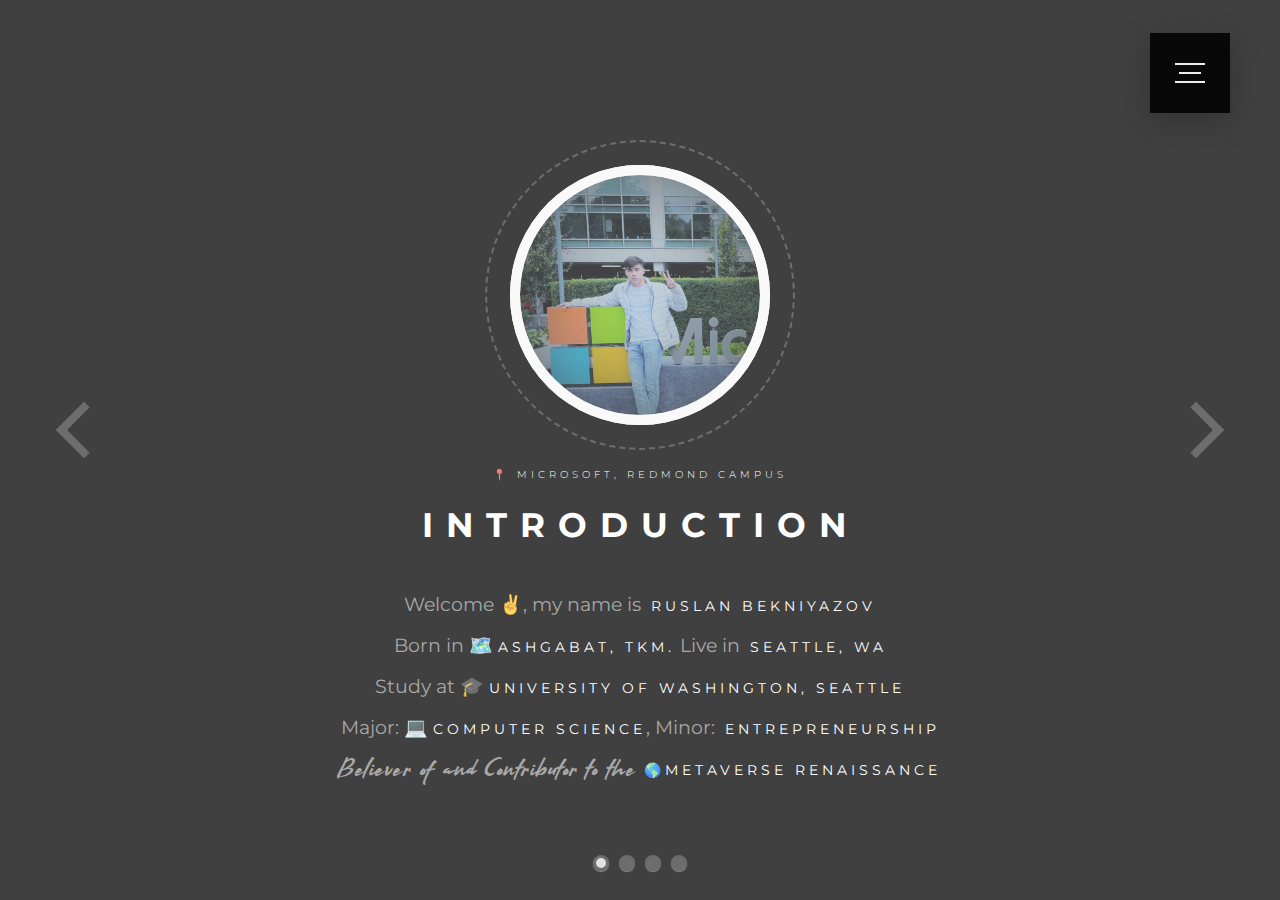
==== index.html @ 7c7484e8 "Update index.html" ====
<!DOCTYPE html>
<html>
  <head>
    <meta charset="UTF-8" />
    <meta http-equiv="X-UA-Compatible" content="IE=edge,chrome=1">
    <meta name="viewport" content="width=device-width, initial-scale=1.0">
    <meta name="description" content="Ruslan Bekniyazov, Software Engineer and developer based in Seattle. " />
    <meta name="keywords" content="Ruslan Bekniyazov, Ruslan, Bekniyazov, Software Engineer, Seattle, University of Washington, Metaverse, Metaverse Renaissance" />


    <meta property="og:title" content="Ruslan Bekniyazov, Software Engineer and Developer based in Seattle.">
    <meta property="og:type" content="profile">
    <meta property="og:description" content="My life, experiences and projects.">
    <meta property="og:image" content="src/images/Projects/rb.JPG">
    <meta property="og:image:type" content="image/jpeg">
    <meta property="og:image:width" content="1200">
    <meta property="og:image:height" content="740">
    <meta property="og:url" content="ruslanbekniyazov.com">

    <link rel="stylesheet" type="text/css" href="src/css/demo.css" />
    <link rel="stylesheet" type="text/css" href="src/css/style.css" />
    <link rel="stylesheet" type="text/css" href="src/css/custom.css" />
    <link rel="stylesheet" type="text/css" href="src/css/index.css">
    <link rel="icon" href="src/images/Me/rb4.png">
    <script type="text/javascript" src="src/js/modernizr.custom.79639.js"></script>
    <noscript>
      <link rel="stylesheet" type="text/css" href="src/css/styleNoJS.css" />
    </noscript>
    <title>Ruslan Bekniyazov</title>
  </head>
  <body>
    <!-- The navbar -->
    <div id="navbar">
      <input class="menu-icon" type="checkbox" id="menu-icon" name="menu-icon"/>
      <label for="menu-icon"></label>
      <nav class="nav">
        <ul class="pt-5">
          <li class="menuListItem"><a href="xp.html">XP</a></li>
          <li class="menuListItem"><a href="projects.html">PROJECTS</a></li>
          <li class="menuListItem"><a target="_blank" href="https://www.canva.com/design/DAE35KuJEpw/0s_zuq88y1Cmf-UZ-S3BhA/view?utm_content=DAE35KuJEpw&utm_campaign=designshare&utm_medium=link2&utm_source=sharebutton">Resume</a></li>
          <li class="menuListItem"><a href="lyfe.html">#LYFE</a></li>
          <div class="footer-social-icons">
            <a href="https://www.linkedin.com/in/ruslan-bekniyazov/" target="_blank" class="social-icon">
              <i class="fa fa-linkedin"></i></a>
            <a href="https://github.com/ruslanbekniyazov" target="_blank" class="social-icon">
              <i class="fa fa-github"></i></a>
            <a href="https://www.instagram.com/shkeeper_/" target="_blank" class="social-icon">
              <i class="fa fa-instagram"></i></a>
            <a href="https://mail.google.com/mail/?view=cm&source=mailto&to=rus.bekniyazov@gmail.com" target="_blank" class="social-icon"> <i class="fa fa-envelope"></i></a>
          </div>
        </ul>
      </nav>
    </div>

    <!-- Introduction RUSLAN BEKNIYAZOV
    <div class="background background0"></div><div class="background background1"></div><div class="background background2"></div><div class="background background3"></div><div class="background background4"></div><div class="background background5"></div><div class="background background6"></div><div class="background background7"></div><div class="background background8"></div><div class="background background9"></div><div class="background background10"></div><div class="criterion"><div class="text text0">R</div><div class="text text1">u s</div><div class="text text2">l a</div><div class="text text3">n</div><div class="text text4">B</div><div class="text text5">e k</div><div class="text text6">n i</div><div class="text text7">y a</div><div class="text text8">z o</div><div class="text text9">v</div><div class="text text10">✌️</div><div class="frame frame0"></div><div class="frame frame1"></div><div class="frame frame2"></div><div class="frame frame3"></div><div class="frame frame4"></div><div class="frame frame5"></div><div class="frame frame6"></div><div class="frame frame7"></div><div class="frame frame8"></div><div class="frame frame9"></div><div class="frame frame10"></div><div class="particle particle00"></div><div class="particle particle01"></div><div class="particle particle02"></div><div class="particle particle03"></div><div class="particle particle04"></div><div class="particle particle05"></div><div class="particle particle06"></div><div class="particle particle07"></div><div class="particle particle08"></div><div class="particle particle09"></div><div class="particle particle010"></div><div class="particle particle011"></div><div class="particle particle10"></div><div class="particle particle11"></div><div class="particle particle12"></div><div class="particle particle13"></div><div class="particle particle14"></div><div class="particle particle15"></div><div class="particle particle16"></div><div class="particle particle17"></div><div class="particle particle18"></div><div class="particle particle19"></div><div class="particle particle110"></div><div class="particle particle111"></div><div class="particle particle20"></div><div class="particle particle21"></div><div class="particle particle22"></div><div class="particle particle23"></div><div class="particle particle24"></div><div class="particle particle25"></div><div class="particle particle26"></div><div class="particle particle27"></div><div class="particle particle28"></div><div class="particle particle29"></div><div class="particle particle210"></div><div class="particle particle211"></div><div class="particle particle30"></div><div class="particle particle31"></div><div class="particle particle32"></div><div class="particle particle33"></div><div class="particle particle34"></div><div class="particle particle35"></div><div class="particle particle36"></div><div class="particle particle37"></div><div class="particle particle38"></div><div class="particle particle39"></div><div class="particle particle310"></div><div class="particle particle311"></div><div class="particle particle40"></div><div class="particle particle41"></div><div class="particle particle42"></div><div class="particle particle43"></div><div class="particle particle44"></div><div class="particle particle45"></div><div class="particle particle46"></div><div class="particle particle47"></div><div class="particle particle48"></div><div class="particle particle49"></div><div class="particle particle410"></div><div class="particle particle411"></div><div class="particle particle50"></div><div class="particle particle51"></div><div class="particle particle52"></div><div class="particle particle53"></div><div class="particle particle54"></div><div class="particle particle55"></div><div class="particle particle56"></div><div class="particle particle57"></div><div class="particle particle58"></div><div class="particle particle59"></div><div class="particle particle510"></div><div class="particle particle511"></div><div class="particle particle60"></div><div class="particle particle61"></div><div class="particle particle62"></div><div class="particle particle63"></div><div class="particle particle64"></div><div class="particle particle65"></div><div class="particle particle66"></div><div class="particle particle67"></div><div class="particle particle68"></div><div class="particle particle69"></div><div class="particle particle610"></div><div class="particle particle611"></div><div class="particle particle70"></div><div class="particle particle71"></div><div class="particle particle72"></div><div class="particle particle73"></div><div class="particle particle74"></div><div class="particle particle75"></div><div class="particle particle76"></div><div class="particle particle77"></div><div class="particle particle78"></div><div class="particle particle79"></div><div class="particle particle710"></div><div class="particle particle711"></div><div class="particle particle80"></div><div class="particle particle81"></div><div class="particle particle82"></div><div class="particle particle83"></div><div class="particle particle84"></div><div class="particle particle85"></div><div class="particle particle86"></div><div class="particle particle87"></div><div class="particle particle88"></div><div class="particle particle89"></div><div class="particle particle810"></div><div class="particle particle811"></div><div class="particle particle90"></div><div class="particle particle91"></div><div class="particle particle92"></div><div class="particle particle93"></div><div class="particle particle94"></div><div class="particle particle95"></div><div class="particle particle96"></div><div class="particle particle97"></div><div class="particle particle98"></div><div class="particle particle99"></div><div class="particle particle910"></div><div class="particle particle911"></div><div class="particle particle100"></div><div class="particle particle101"></div><div class="particle particle102"></div><div class="particle particle103"></div><div class="particle particle104"></div><div class="particle particle105"></div><div class="particle particle106"></div><div class="particle particle107"></div><div class="particle particle108"></div><div class="particle particle109"></div><div class="particle particle1010"></div><div class="particle particle1011"></div></div>
    -->
    <!-- The slideshow -->
    <div id="slideshow">
      <div class="container demo-1">

        <div id="slider" class="sl-slider-wrapper">

          <div class="sl-slider">

            <div class="sl-slide bg-2" data-orientation="horizontal" data-slice1-rotation="-25"
              data-slice2-rotation="-25" data-slice1-scale="2" data-slice2-scale="2">
              <div class="sl-slide-inner">
                <div class="deco" data-icon="">
                  <div id="slideshowMyself"></div>
                  <div class="locationContainer"><p id="location"></p></div>
                </div>
                <h2>Introduction</h2>

                <div class="slideContainer">
                  <div class="slideContainerMobile">
                    <p class="textPadding">Welcome ✌️, I'm &nbsp;<span class="highlight">Ruslan Bekniyazov</span> </p>
                    <p class="textPadding">Born: 🗺️ <span class="highlight">Ashgabat,</span>
                      Live in:&nbsp; <span class="highlight">Seattle, WA</span> </p>
                    <p class="textPadding">Studying at 🎓&nbsp;<span class="highlight">Univesrity of Washington</span></p>
                    <p class="textPadding">&nbsp;<span class="highlight">Computer Science</span> |
                      &nbsp; <span class="highlight">Entrepreneurship</span> </p>
                    <p class="textPadding"><span class="italic">Contributor to the </span><span class="highlight">🌎Metaverse Renaissance</span> </p>
                  </div>
                  <div class="slideContainerDesktop">
                    <p class="textPadding">Welcome ✌️, my name is &nbsp;<span class="highlight">Ruslan Bekniyazov</span> </p>
                    <p class="textPadding">Born in 🗺️ <span class="highlight">Ashgabat, TKM.</span>
                      Live in&nbsp; <span class="highlight">Seattle, WA</span> </p>
                    <p class="textPadding">Study at 🎓&nbsp;<span class="highlight">University of Washington, Seattle</span></p>
                    <p class="textPadding">Major: 💻&nbsp;<span class="highlight">Computer Science</span>,
                      Minor:&nbsp; <span class="highlight">Entrepreneurship</span> </p>
                    <p class="textPadding"><span class="italic">Believer of and Contributor to the </span><span class="highlight">🌎Metaverse Renaissance</span> </p>
                  </div>

              </div>
              </div>
            </div>

            <div class="sl-slide bg-1" data-orientation="vertical" data-slice1-rotation="10" data-slice2-rotation="-15" data-slice1-scale="1.5" data-slice2-scale="1.5">
              <div class="sl-slide-inner">
                <a href="xp.html"><div class="deco" data-icon="Past"> </div></a>
                <h2>Experience</h2>
                <div class="slideContainer">
                  <p class="textPadding">
                    I am an engineer, Computer Scientist, and an entrepreneur
                  </p>
                  <p class="textPadding">
                    Specialize in Software, Web, VR and Game development
                  </p>
                  <p class="textPadding">
                    Experience with all 3 stacks in a variety of projects
                  </p>
                  <p class="textPadding extraPaddingTop">
                    <span class="highlightDark">- click above to read more -</span>
                  </p>
                </div>
              </div>
            </div>

            <div class="sl-slide bg-2" data-orientation="vertical" data-slice1-rotation="-5" data-slice2-rotation="25"
            data-slice1-scale="2" data-slice2-scale="1">
              <div class="sl-slide-inner">
                <a href="projects.html"><div class="deco" data-icon="Fav"></div></a>
                <h2>Projects</h2>

                <div class="slideContainer">
                  <p class="textPadding">
                    I make software 💻
                  </p>
                  <p class="textPadding">
                    I make games 🎮
                  </p>
                  <p class="textPadding">
                    I make apps 📱
                  </p>
                  <p class="textPadding">
                    I make art 🎨
                  </p>
                  <p class="textPadding extraPaddingTop">
                    <span class="highlight">- click above to read more -</span>
                  </p>
                </div>
              </div>
            </div>

            <div class="sl-slide bg-1" data-orientation="horizontal" data-slice1-rotation="-5" data-slice2-rotation="10" data-slice1-scale="2" data-slice2-scale="1">
              <div class="sl-slide-inner">
                <a href="lyfe.html"><div class="deco" data-icon="My"></div></a>
                <h2>Lyfe</h2>

                <div class="slideContainer">
                  <div class="slideContainerMobile">
                    <p class="textPadding">
                      Speaker of English, Russian, Turkmen, and Ukrainian
                    </p>
                    <p class="textPadding">
                      Fan of a variety of music and a Piano enthusiast
                    </p>
                    <p class="textPadding">
                      Travel, keep an open mind and open heart
                    </p>
                    <p class="textPadding">
                      I love soccer, and I love Barcelona 💙❤️
                    </p>
                    <p class="textPadding extraPaddingTop">
                      <span class="highlightDark">- click above to read more -</span>
                    </p>
                  </div>
                  <div class="slideContainerDesktop">
                    <p class="textPadding">
                      Native speaker of English, Russian. Proficient in Turkmen, Ukrainian
                    </p>
                    <p class="textPadding">
                      Fan of a variety of music and a Piano keys enthusiast
                    </p>
                    <p class="textPadding">
                      Travel, keep an open mind and open heart
                    </p>
                    <p class="textPadding">
                      I love soccer, and I love Barcelona 💙❤️
                    </p>
                    <p class="textPadding extraPaddingTop">
                      <span class="highlightDark">- click above to read more -</span>
                    </p>
                  </div>
                </div>
              </div>
            </div>

          </div><!-- /sl-slider -->

          <nav id="nav-arrows" class="nav-arrows">
            <span class="nav-arrow-prev">Previous</span>
            <span class="nav-arrow-next">Next</span>
          </nav>

          <nav id="nav-dots" class="nav-dots">
            <span class="nav-dot-current"></span>
            <span></span>
            <span></span>
            <span></span>
          </nav>

        </div><!-- /slider-wrapper -->
      </div>


    </div>




    <script type="text/javascript" src="src/js/jquery.min.js"></script>
    <script type="text/javascript" src="src/js/jquery.ba-cond.min.js"></script>
    <script type="text/javascript" src="src/js/jquery.slitslider.js"></script>
    <script type="text/javascript">
      setTimeout(function() {

        var Page = (function() {

          var images = ["Microsoft.jpg", "pv.JPG", "startupathon1.jpg", "outdoors1.jpg", "startupathon2.JPG",
          "horse.JPG", "awardceremony.jpg"];
          var captions = ["📍 Microsoft, Redmond campus", "📍 Puerto Vallarta, Mexico", "🚀 Startup-a-thon Kick-off, 2021", "📍 Gas Works Park, Seattle",
          "🏆 Startup-a-thon Finale, 2021", "🐎 Alexander the Great, Jr.", "🥇 Awards Ceremony, Shoreline"];
          $(function () {
              var i = 0;
              $("#slideshowMyself").css("background-image", "url(src/images/Me/" + images[i] + ")");
              $("#location").text(captions[i]);
              setInterval(function () {
                  i++;
                  if (i == images.length) {
                      i = 0;
                  }
                  $("#slideshowMyself").fadeOut(2000, function () {
                    $(this).css("background-image", "url(src/images/Me/" + images[i] + ")");
                    $(this).fadeIn(2000);
                  });
                  $("#location").fadeOut(2000, function () {
                    $("#location").text(captions[i]);
                    $(this).fadeIn(2000);
                  });
              }, 5900);
          });

          var $navArrows = $( '#nav-arrows' ),
            $nav = $( '#nav-dots > span' ),
            slitslider = $( '#slider' ).slitslider( {
              onBeforeChange : function( slide, pos ) {

                $nav.removeClass( 'nav-dot-current' );
                $nav.eq( pos ).addClass( 'nav-dot-current' );

              }
            } ),

            init = function() {

              initEvents();

            },
            initEvents = function() {

              // add navigation events
              $navArrows.children( ':last' ).on( 'click', function() {

                slitslider.next();
                return false;

              } );

              $navArrows.children( ':first' ).on( 'click', function() {

                slitslider.previous();
                return false;

              } );

              $nav.each( function( i ) {

                $( this ).on( 'click', function( event ) {

                  var $dot = $( this );

                  if( !slitslider.isActive() ) {

                    $nav.removeClass( 'nav-dot-current' );
                    $dot.addClass( 'nav-dot-current' );

                  }

                  slitslider.jump( i + 1 );
                  return false;

                } );

              } );

            };
            $('#slideshow').fadeTo(1000, 1);
            return { init : init };

        })();

        Page.init();
      }, 0);
    </script>
  </body>
</html>
---- src/css/demo.css ----
/* General Demo Style */


html { height: 100%; }

*,
*:after,
*:before {
	-webkit-box-sizing: border-box;
	-moz-box-sizing: border-box;
	box-sizing: border-box;
	padding: 0;
	margin: 0;
}

/* Clearfix hack by Nicolas Gallagher: http://nicolasgallagher.com/micro-clearfix-hack/ */
.clearfix:after {
	content: "";
	display: table;
	clear: both;
}

body {
    font-family: 'Montserrat', sans-serif;
    background: #fff;
    font-weight: 300;
    font-size: 15px;
    color: #333;
    -webkit-font-smoothing: antialiased;
}

a {
	color: #555;
	text-decoration: none;
}

.container {
	width: 100%;
	position: relative;
}

.container.demo-1 {
	height: 100%;
	position: absolute;
}

.clr {
	clear: both;
	padding: 0;
	height: 0;
	margin: 0;
}

.main {
	width: 90%;
	margin: 0 auto;
	position: relative;
}

.container > header,
.content-wrapper {
	padding: 30px;
	width: 80%;
	max-width: 960px;
	margin: 0 auto;
}

.content-wrapper p{
	padding-top: 30px;
	line-height: 26px;
}

.container > header h1 {
	font-size: 34px;
	line-height: 38px;
	margin: 0;
	font-weight: 700;
	color: #333;
	float: left;
}

.container > header h1 span {
	display: block;
	font-size: 20px;
	font-weight: 300;
}
---- src/css/style.css ----
#slideshow {
  opacity: 0;
}

.sl-slider-wrapper {
	width: 800px;
	height: 400px;
	margin: 0 auto;
	position: relative;
	overflow: hidden;
}

.sl-slider {
	position: absolute;
	top: 0;
	left: 0;
}

/* Slide wrapper and slides */

.sl-slide,
.sl-slides-wrapper,
.sl-slide-inner {
	position: absolute;
	width: 100%;
	height: 100%;
	top: 0;
	left: 0;
}

.sl-slide {
	z-index: 1;
}

/* The duplicate parts/slices */

.sl-content-slice {
	overflow: hidden;
	position: absolute;
	-webkit-box-sizing: content-box;
	-moz-box-sizing: content-box;
	box-sizing: content-box;
	background: #fff;
	-webkit-backface-visibility: hidden;
	-moz-backface-visibility: hidden;
	-o-backface-visibility: hidden;
	-ms-backface-visibility: hidden;
	backface-visibility: hidden;
	opacity : 1;
}

/* Horizontal slice */

.sl-slide-horizontal .sl-content-slice {
	width: 100%;
	height: 50%;
	left: -200px;
	-webkit-transform: translateY(0%) scale(1);
	-moz-transform: translateY(0%) scale(1);
	-o-transform: translateY(0%) scale(1);
	-ms-transform: translateY(0%) scale(1);
	transform: translateY(0%) scale(1);
}

.sl-slide-horizontal .sl-content-slice:first-child {
	top: -200px;
	padding: 200px 200px 0px 200px;
}

.sl-slide-horizontal .sl-content-slice:nth-of-type(2) {
	top: 50%;
	padding: 0px 200px 200px 200px;
}

/* Vertical slice */

.sl-slide-vertical .sl-content-slice {
	width: 50%;
	height: 100%;
	top: -200px;
	-webkit-transform: translateX(0%) scale(1);
	-moz-transform: translateX(0%) scale(1);
	-o-transform: translateX(0%) scale(1);
	-ms-transform: translateX(0%) scale(1);
	transform: translateX(0%) scale(1);
}

.sl-slide-vertical .sl-content-slice:first-child {
	left: -200px;
	padding: 200px 0px 200px 200px;
}

.sl-slide-vertical .sl-content-slice:nth-of-type(2) {
	left: 50%;
	padding: 200px 200px 200px 0px;
}

/* Content wrapper */
/* Width and height is set dynamically */
.sl-content-wrapper {
	position: absolute;
}

.sl-content {
	width: 100%;
	height: 100%;
	background: #fff;
}

/* Default styles for background colors */
.sl-slide-horizontal .sl-slide-inner {
	background: #ddd;
}

.sl-slide-vertical .sl-slide-inner {
	background: #ccc;
}
---- src/css/custom.css ----
.demo-1 .sl-slider-wrapper {
	position: absolute;
	width: 100%;
	height: 100%;
	top: 0;
	left: 0;
}

/* Custom navigation arrows */

.nav-arrows span {
	position: absolute;
	z-index: 4;
	top: 50%;
	width: 40px;
	height: 40px;
	border: 8px solid #ddd;
	border: 8px solid rgba(150,150,150,0.4);
	text-indent: -90000px;
	margin-top: -40px;
	cursor: pointer;

	-webkit-transform: rotate(45deg);
	-moz-transform: rotate(45deg);
	-o-transform: rotate(45deg);
	-ms-transform: rotate(45deg);
	transform: rotate(45deg);
}

.nav-arrows span:hover {
	border-color: rgba(150,150,150,0.9);
}

.nav-arrows span.nav-arrow-prev {
	left: 5%;
	border-right: none;
	border-top: none;
}

.nav-arrows span.nav-arrow-next {
	right: 5%;
	border-left: none;
	border-bottom: none;
}

/* Custom navigation dots */

.nav-dots {
	text-align: center;
	position: absolute;
	bottom: 2%;
	height: 30px;
	width: 100%;
	left: 0;
	z-index: 3;
}

.nav-dots span {
	display: inline-block;
	position: relative;
	width: 16px;
	height: 16px;
	border-radius: 50%;
	margin: 3px;
	background: #ddd;
	background: rgba(150,150,150,0.4);
	cursor: pointer;
	box-shadow:
		0 1px 1px rgba(255,255,255,0.4),
		inset 0 1px 1px rgba(0,0,0,0.1);
}

.nav-dots span.nav-dot-current:after {
	content: "";
	position: absolute;
	width: 10px;
	height: 10px;
	top: 3px;
	left: 3px;
	border-radius: 50%;
	background: rgba(255,255,255,0.8);
}

/* Content elements */

#locationContainer{
  position: relative;
  top: 50%;
}

.demo-1 .deco {
	width: 310px;
	height: 310px;
	border: 2px dashed #ddd;
	border: 2px dashed rgba(150,150,150,0.4);
	border-radius: 50%;
	position: absolute;
	bottom: 50%;
	left: 50%;
	margin: 0 0 0 -155px;
}

.demo-1 [data-icon]:after {
    content: attr(data-icon);
	color: #999;
	text-shadow: 0 0 1px #999;
	position: absolute;
	width: 260px;
	height: 260px;
	line-height: 260px;
	text-align: center;
	font-size: 60px;
	top: 50%;
	left: 50%;
	margin: -130px 0 0 -130px;
	box-shadow: inset 0 0 0 10px #f7f7f7;
	border-radius: 50%;
}

#slideshowMyself, #slideshowPast{
	color: #999;
	text-shadow: 0 0 1px #999;
	position: absolute;
	width: 260px;
	height: 260px;
	line-height: 220px;
	text-align: center;
	font-size: 100px;
	top: 50%;
	left: 50%;
	margin: -130px 0 0 -130px;
	box-shadow: inset 0 0 0 10px #f7f7f7;
	border-radius: 50%;
  background-position: center;
  background-repeat: no-repeat;
  background-size: cover;
}

.demo-1 .sl-slide h2 {
	color: #000;
	text-shadow: 0 0 1px #000;
	padding: 20px;
	position: absolute;
	font-size: 34px;
	font-weight: 700;
	letter-spacing: 13px;
	text-transform: uppercase;
	width: 80%;
	left: 10%;
	text-align: center;
	line-height: 50px;
	bottom: 50%;
	margin: 0 0 -120px 0;
}

.slideContainerMobile{
  display:none;
}
.slideContainerDesktop{
  display:auto;
}

.demo-1 .sl-slide blockquote,
.demo-1 .sl-slide .slideContainer
{
  display: auto;
	position: absolute;
	width: 100%;
	text-align: center;
	left: 0;
	font-weight: 400;
	font-size: clamp(13px, 2vw, 19px);
	line-height: 30px;
	height: 70px;
	color: #8b8b8b;
	z-index: 2;
	bottom: 50%;
	margin: 0 0 -200px 0;
	padding: 0;
}

.demo-1 .sl-slide blockquote p,
.demo-1 .sl-slide .slideContainer p
{
	margin: 0 auto;
	width: 100%;
	min-width: 300px;
	max-width: 800px;
	position: relative;
}

.demo-1 .sl-slide blockquote p:before
{
	color: #f0f0f0;
	color: rgba(244,244,244,0.65);
	font-family: "Bookman Old Style", Bookman, Garamond, arial;
	position: absolute;
	line-height: 60px;
	width: 75px;
	height: 75px;
	font-size: 200px;
	z-index: -1;
	left: -80px;
	top: 35px;
	content: '\201C';
}
.textPadding{
	padding-top: 10px;
}

.locationContainer{
  width:150%;
  height: 100%;
  right: 25%;
  bottom: -105%;
  position: relative;
  text-align: center;
}

#location{
	font-size: clamp(10px, .8vw, 12px);
	display: inline-block;
	font-style: normal;
	text-transform: uppercase;
	letter-spacing: 4px;
  color:white;
}

.extraPaddingTop{
  padding-top:2vh;
}

.highlight{
	font-size: clamp(10px, 2vw, 14px);
	display: inline-block;
	font-style: normal;
	text-transform: uppercase;
	letter-spacing: 4px;
  color:white;
}

.highlightDark{
	font-size: clamp(10px, 2vw, 14px);
	display: inline-block;
	font-style: normal;
	text-transform: uppercase;
	letter-spacing: 4px;
  color:black;
}

.italic{
  font-family: BritishCastilla;
  font-size: clamp(18px, 3vw, 24px);
	letter-spacing: 0.5px;
}

.demo-1 .sl-slide blockquote cite
{
	font-size: 10px;
	padding-top: 10px;
	display: inline-block;
	font-style: normal;
	text-transform: uppercase;
	letter-spacing: 4px;
}

/* Custom background colors for slides in first demo */

/* First Slide */
.demo-1 .bg-1 .sl-slide-inner,
.demo-1 .bg-1 .sl-content-slice {
	background: #fff;
}

/* Second Slide */
.demo-1 .bg-2 .sl-slide-inner,
.demo-1 .bg-2 .sl-content-slice {
	background: #000;
}

.demo-1 .bg-2 [data-icon]:after,
.demo-1 .bg-2 h2 {
	color: #fff;
}

.demo-1 .bg-2 blockquote:before,
.demo-1 .bg-2 .slideContainer:before
{
	color: #222;
}

/* Third Slide */
.demo-1 .bg-3 .sl-slide-inner,
.demo-1 .bg-3 .sl-content-slice {
	background: #db84ad;
}

.demo-1 .bg-3 .deco {
	border-color: #fff;
	border-color: rgba(255,255,255,0.5);
}

.demo-1 .bg-3 [data-icon]:after {
	color: #fff;
	text-shadow: 0 0 1px #fff;
	box-shadow: inset 0 0 0 10px #b55381;
}

.demo-1 .bg-3 h2,
.demo-1 .bg-3 blockquote,
.demo-1 .bg-3 .slideContainer
{
	color: #fff;
	text-shadow: 0px 1px 1px rgba(0,0,0,0.3);
}

.demo-1 .bg-3 blockquote:before,
.demo-1 .bg-3 .slideContainer:before
{
	color: #c46c96;
}

/* Forth Slide */
.demo-1 .bg-4 .sl-slide-inner,
.demo-1 .bg-4 .sl-content-slice {
	background: #5bc2ce;
}

.demo-1 .bg-4 .deco {
	border-color: #379eaa;
}

.demo-1 .bg-4 [data-icon]:after {
	text-shadow: 0 0 1px #277d87;
	color: #277d87;
}

.demo-1 .bg-4 h2,
.demo-1 .bg-4 blockquote,
.demo-1 .bg-4 .slideContainer
{
	color: #fff;
	text-shadow: 1px 1px 1px rgba(0,0,0,0.2);
}

.demo-1 .bg-4 blockquote:before,
.demo-1 .bg-4 .slideContainer:before
 {
	color: #379eaa;
}

/* Fifth Slide */
.demo-1 .bg-5 .sl-slide-inner,
.demo-1 .bg-5 .sl-content-slice {
	background: #ffeb41;
}

.demo-1 .bg-5 .deco {
	border-color: #ECD82C;
}

.demo-1 .bg-5 .deco:after {
	color: #000;
	text-shadow: 0 0 1px #000;
}

.demo-1 .bg-5 h2,
.demo-1 .bg-5 blockquote,
.demo-1 .bg-5 .slideContainer
{
	color: #000;
	text-shadow: 1px 1px 1px rgba(0,0,0,0.1);
}

.demo-1 .bg-5 blockquote:before,
.demo-1 .bg-5 .slideContainer:before
{
	color: #ecd82c;
}

/* Animations for content elements */

.sl-trans-elems .deco{
	-webkit-animation: roll 1s ease-out both, fadeIn 1s ease-out both;
	-moz-animation: roll 1s ease-out both, fadeIn 1s ease-out both;
	-o-animation: roll 1s ease-out both, fadeIn 1s ease-out both;
	-ms-animation: roll 1s ease-out both, fadeIn 1s ease-out both;
	animation: roll 1s ease-out both, fadeIn 1s ease-out both;
}
.sl-trans-elems h2{
	-webkit-animation: moveUp 1s ease-in-out both;
	-moz-animation: moveUp 1s ease-in-out both;
	-o-animation: moveUp 1s ease-in-out both;
	-ms-animation: moveUp 1s ease-in-out both;
	animation: moveUp 1s ease-in-out both;
}
.sl-trans-elems blockquote,
.sl-trans-elems .slideContainer
{
	-webkit-animation: fadeIn 0.5s linear 0.5s both;
	-moz-animation: fadeIn 0.5s linear 0.5s both;
	-o-animation: fadeIn 0.5s linear 0.5s both;
	-ms-animation: fadeIn 0.5s linear 0.5s both;
	animation: fadeIn 0.5s linear 0.5s both;
}
.sl-trans-back-elems .deco{
	-webkit-animation: scaleDown 1s ease-in-out both;
	-moz-animation: scaleDown 1s ease-in-out both;
	-o-animation: scaleDown 1s ease-in-out both;
	-ms-animation: scaleDown 1s ease-in-out both;
	animation: scaleDown 1s ease-in-out both;
}
.sl-trans-back-elems h2{
	-webkit-animation: fadeOut 1s ease-in-out both;
	-moz-animation: fadeOut 1s ease-in-out both;
	-o-animation: fadeOut 1s ease-in-out both;
	-ms-animation: fadeOut 1s ease-in-out both;
	animation: fadeOut 1s ease-in-out both;
}
.sl-trans-back-elems blockquote,
.sl-trans-back-elems .slideContainer
{
	-webkit-animation: fadeOut 1s linear both;
	-moz-animation: fadeOut 1s linear both;
	-o-animation: fadeOut 1s linear both;
	-ms-animation: fadeOut 1s linear both;
	animation: fadeOut 1s linear both;
}
@-webkit-keyframes roll{
	0% {-webkit-transform: translateX(500px) rotate(360deg);}
	100% {-webkit-transform: translateX(0px) rotate(0deg);}
}
@-moz-keyframes roll{
	0% {-moz-transform: translateX(500px) rotate(360deg); opacity: 0;}
	100% {-moz-transform: translateX(0px) rotate(0deg); opacity: 1;}
}
@-o-keyframes roll{
	0% {-o-transform: translateX(500px) rotate(360deg); opacity: 0;}
	100% {-o-transform: translateX(0px) rotate(0deg); opacity: 1;}
}
@-ms-keyframes roll{
	0% {-ms-transform: translateX(500px) rotate(360deg); opacity: 0;}
	100% {-ms-transform: translateX(0px) rotate(0deg); opacity: 1;}
}
@keyframes roll{
	0% {transform: translateX(500px) rotate(360deg); opacity: 0;}
	100% {transform: translateX(0px) rotate(0deg); opacity: 1;}
}
@-webkit-keyframes moveUp{
	0% {-webkit-transform: translateY(40px);}
	100% {-webkit-transform: translateY(0px);}
}
@-moz-keyframes moveUp{
	0% {-moz-transform: translateY(40px);}
	100% {-moz-transform: translateY(0px);}
}
@-o-keyframes moveUp{
	0% {-o-transform: translateY(40px);}
	100% {-o-transform: translateY(0px);}
}
@-ms-keyframes moveUp{
	0% {-ms-transform: translateY(40px);}
	100% {-ms-transform: translateY(0px);}
}
@keyframes moveUp{
	0% {transform: translateY(40px);}
	100% {transform: translateY(0px);}
}
@-webkit-keyframes fadeIn{
	0% {opacity: 0;}
	100% {opacity: 1;}
}
@-moz-keyframes fadeIn{
	0% {opacity: 0;}
	100% {opacity: 1;}
}
@-o-keyframes fadeIn{
	0% {opacity: 0;}
	100% {opacity: 1;}
}
@-ms-keyframes fadeIn{
	0% {opacity: 0;}
	100% {opacity: 1;}
}
@keyframes fadeIn{
	0% {opacity: 0;}
	100% {opacity: 1;}
}
@-webkit-keyframes scaleDown{
	0% {-webkit-transform: scale(1);}
	100% {-webkit-transform: scale(0.5);}
}
@-moz-keyframes scaleDown{
	0% {-moz-transform: scale(1);}
	100% {-moz-transform: scale(0.5);}
}
@-o-keyframes scaleDown{
	0% {-o-transform: scale(1);}
	100% {-o-transform: scale(0.5);}
}
@-ms-keyframes scaleDown{
	0% {-ms-transform: scale(1);}
	100% {-ms-transform: scale(0.5);}
}
@keyframes scaleDown{
	0% {transform: scale(1);}
	100% {transform: scale(0.5);}
}
@-webkit-keyframes fadeOut{
	0% {opacity: 1;}
	100% {opacity: 0;}
}
@-moz-keyframes fadeOut{
	0% {opacity: 1;}
	100% {opacity: 0;}
}
@-o-keyframes fadeOut{
	0% {opacity: 1;}
	100% {opacity: 0;}
}
@-ms-keyframes fadeOut{
	0% {opacity: 1;}
	100% {opacity: 0;}
}
@keyframes fadeOut{
	0% {opacity: 1;}
	100% {opacity: 0;}
}


/* Media Queries for custom slider */

@media screen and (max-width: 660px) {
	.demo-1 .deco {
		width: 240px;
		height: 240px;
		margin-left: -115px;
		margin-bottom: 50px;
	}

	.demo-1 [data-icon]:after,
  #slideshowMyself, #slideshowPast{
		width: 200px;
		height: 200px;
		line-height: 200px;
		font-size: 80px;
		margin: -100px 0 0 -100px;
	}

	.demo-1 .sl-slide blockquote,
  .demo-1 .sl-slide .slideContainer
  {
		margin-bottom: -120px;
	}

	.demo-1 .sl-slide h2 {
		line-height: 22px;
		font-size: 18px;
		margin-bottom: -40px;
		letter-spacing: 8px;
	}

	.demo-1 .sl-slide blockquote p:before,
	.demo-1 .sl-slide .slideContainer p:before
  {
		line-height: 10px;
		width: 40px;
		height: 40px;
		font-size: 120px;
		left: -45px;
	}

}

@media screen and (max-width: 480px) {
  .slideContainerMobile {
      display: block;
  }
  .slideContainerDesktop {
      display: none;
  }
}
---- src/css/index.css ----
@import url('https://fonts.googleapis.com/css2?family=Montserrat:wght@300;400;500;600;700;800;900&display=swap');
@import url(https://fonts.googleapis.com/css?family=Lato);
@import url(https://cdnjs.cloudflare.com/ajax/libs/font-awesome/4.6.3/css/font-awesome.css);
@import url(https://fonts.googleapis.com/css?family=Lato:300,400,700);

@font-face {
    font-family: 'AnimalsNormal';
    src: url('fonts/animals-webfont.eot');
    src: url('fonts/animals-webfont.eot?#iefix') format('embedded-opentype'),
         url('fonts/animals-webfont.woff') format('woff'),
         url('fonts/animals-webfont.ttf') format('truetype'),
         url('fonts/animals-webfont.svg#AnimalsNormal') format('svg');
    font-weight: normal;
    font-style: normal;
}

@font-face {
  font-family: 'BritishCastilla';
  src: url('./fonts/ark.otf');
  font-weight: normal;
  font-style: normal;
}

#navbar{
  z-index: 11;
}
::-moz-selection {
  color: black;
  background: yellow;
}
::selection {
  color: black;
  background: yellow;
}

.section-center{
  position: absolute;
  top: 50%;
  left: 0;
  display: block;
  width: 100%;
  padding: 0;
  margin: 0;
  z-index: 6;
  text-align: center;
  transform: translateY(-50%);
}
.header{
  font-family: -apple-system, BlinkMacSystemFont, 'Segoe UI', Roboto, Oxygen, Ubuntu, Cantarell, 'Open Sans', 'Helvetica Neue', sans-serif;
  font-weight: 800;
  font-size: clamp(20px, 9vw, 180px);
  line-height: 1;
  color: #ffeba7;
  text-align: center;
  -webkit-text-stroke: 2px #ffeba7;
  text-stroke: 2px #ffeba7;
  -webkit-text-fill-color: transparent;
  text-fill-color: transparent;
  color: transparent;
}

[type="checkbox"]:checked,
[type="checkbox"]:not(:checked){
  position: absolute;
  left: -9999px;
}
.menu-icon:checked + label,
.menu-icon:not(:checked) + label{
  position: fixed;
  top: 63px;
  right: 75px;
  display: block;
  width: 30px;
  height: 30px;
  padding: 0;
  margin: 0;
  cursor: pointer;
  z-index: 10;
}
.menu-icon:checked + label:before,
.menu-icon:not(:checked) + label:before{
  position: absolute;
  content: '';
  display: block;
  width: 30px;
  height: 20px;
  z-index: 20;
  top: 0;
  left: 0;
  border-top: 2px solid #ececee;
  border-bottom: 2px solid #ececee;
  transition: border-width 100ms 1500ms ease,
              top 100ms 1600ms cubic-bezier(0.23, 1, 0.32, 1),
              height 100ms 1600ms cubic-bezier(0.23, 1, 0.32, 1),
              background-color 200ms ease,
              transform 200ms cubic-bezier(0.23, 1, 0.32, 1);
}
.menu-icon:checked + label:after,
.menu-icon:not(:checked) + label:after{
  position: absolute;
  content: '';
  display: block;
  width: 22px;
  height: 2px;
  z-index: 20;
  top: 10px;
  right: 4px;
  background-color: #ececee;
  margin-top: -1px;
  transition: width 100ms 1750ms ease,
              right 100ms 1750ms ease,
              margin-top 100ms ease,
              transform 200ms cubic-bezier(0.23, 1, 0.32, 1);
}
.menu-icon:checked + label:before{
  top: 10px;
  transform: rotate(45deg);
  height: 2px;
  background-color: #ececee;
  border-width: 0;
  transition: border-width 100ms 340ms ease,
              top 100ms 300ms cubic-bezier(0.23, 1, 0.32, 1),
              height 100ms 300ms cubic-bezier(0.23, 1, 0.32, 1),
              background-color 200ms 500ms ease,
              transform 200ms 1700ms cubic-bezier(0.23, 1, 0.32, 1);
}
.menu-icon:checked + label:after{
  width: 30px;
  margin-top: 0;
  right: 0;
  transform: rotate(-45deg);
  transition: width 100ms ease,
              right 100ms ease,
              margin-top 100ms 500ms ease,
              transform 200ms 1700ms cubic-bezier(0.23, 1, 0.32, 1);
}
.nav{
  position: fixed;
  top: 33px;
  right: 50px;
  display: block;
  width: 80px;
  height: 80px;
  padding: 0;
  margin: 0;
  z-index: 9;
  overflow: hidden;
  box-shadow: 0 8px 30px 0 rgba(39, 39, 39, 0.493);
  background-color: #080808;
  animation: border-transform 7s linear infinite;
  transition: top 350ms 1100ms cubic-bezier(0.23, 1, 0.32, 1),
              right 350ms 1100ms cubic-bezier(0.23, 1, 0.32, 1),
              transform 250ms 1100ms ease,
              width 650ms 400ms cubic-bezier(0.23, 1, 0.32, 1),
              height 650ms 400ms cubic-bezier(0.23, 1, 0.32, 1);
}
@keyframes border-transform{
    0%,100% { border-radius: 63% 37% 54% 46% / 55% 48% 52% 45%; }
  14% { border-radius: 40% 60% 54% 46% / 49% 60% 40% 51%; }
  28% { border-radius: 54% 46% 38% 62% / 49% 70% 30% 51%; }
  42% { border-radius: 61% 39% 55% 45% / 61% 38% 62% 39%; }
  56% { border-radius: 61% 39% 67% 33% / 70% 50% 50% 30%; }
  70% { border-radius: 50% 50% 34% 66% / 56% 68% 32% 44%; }
  84% { border-radius: 46% 54% 50% 50% / 35% 61% 39% 65%; }
}

.menu-icon:checked ~ .nav {
  animation-play-state: paused;
  top: 50%;
  right: 50%;
  transform: translate(50%, -50%);
  width: 200%;
  height: 200%;
  transition: top 350ms 700ms cubic-bezier(0.23, 1, 0.32, 1),
              right 350ms 700ms cubic-bezier(0.23, 1, 0.32, 1),
              transform 250ms 700ms ease,
              width 750ms 1000ms cubic-bezier(0.23, 1, 0.32, 1),
              height 750ms 1000ms cubic-bezier(0.23, 1, 0.32, 1);
}

.nav ul{
  position: absolute;
  top: 50%;
  left: 0;
  display: block;
  width: 100%;
  padding: 0;
  margin: 0;
  z-index: 6;
  text-align: center;
  transform: translateY(-50%);
  list-style: none;
}
.nav ul li{
  position: relative;
  display: block;
  width: 100%;
  padding: 0;
  margin: 10px 0;
  text-align: center;
  list-style: none;
  pointer-events: none;
  opacity: 0;
  visibility: hidden;
  transform: translateY(30px);
  transition: all 250ms linear;
}
.nav ul li:nth-child(1){
  transition-delay: 200ms;
}
.nav ul li:nth-child(2){
  transition-delay: 150ms;
}
.nav ul li:nth-child(3){
  transition-delay: 100ms;
}
.nav ul li:nth-child(4){
  transition-delay: 50ms;
}
.nav ul li a{
  font-family: 'Montserrat', sans-serif;
  font-size: clamp(20px, 9vh, 180px);
  text-transform: uppercase;
  line-height: 1.2;
  font-weight: 800;
  display: inline-block;
  position: relative;
  color: #ececee;
  transition: all 250ms linear;
}
.nav ul li a{
  text-decoration: none;
}
.nav ul li a:hover{
  color: yellow;
}
.nav ul li a:after{
  display: block;
  position: absolute;
  top: 50%;
  content: '';
  height: 2vh;
  margin-top: -1vh;
  width: 0;
  left: 0;
  background-color: #353746;
  opacity: 0.8;
  transition: width 250ms linear;
}
.nav ul li a:hover:after{
  width: 100%;
}


.menu-icon:checked ~ .nav  ul li {
  pointer-events: auto;
  visibility: visible;
  opacity: 1;
  transform: translateY(0);
  transition: opacity 350ms ease,
              transform 250ms ease;
}
.menu-icon:checked ~ .nav ul li:nth-child(1){
  transition-delay: 1400ms;
}
.menu-icon:checked ~ .nav ul li:nth-child(2){
  transition-delay: 1480ms;
}
.menu-icon:checked ~ .nav ul li:nth-child(3){
  transition-delay: 1560ms;
}
.menu-icon:checked ~ .nav ul li:nth-child(4){
  transition-delay: 1640ms;
}



.logo {
	position: absolute;
	top: 60px;
	left: 50px;
	display: block;
	z-index: 11;
	transition: all 250ms linear;
}
.logo img {
	height: 26px;
	width: auto;
	display: block;
}



@media screen and (max-width: 991px) {
  .menu-icon:checked + label,
  .menu-icon:not(:checked) + label{
    right: 55px;
  }
  .logo {
    left: 30px;
  }
  .nav{
    right: 30px;
  }
  .header{
    font-size: clamp(20px, 9vw, 180px);
    -webkit-text-stroke: 2px transparent;
    text-stroke: 2px transparent;
    -webkit-text-fill-color: #ffeba7;
    text-fill-color: #ffeba7;
    color: #ffeba7;
  }
  .nav ul li a{
    font-size: clamp(20px, 7vh, 180px);
  }
}



/*SOCIAL ICONS*/
.footer-social-icons {
    width: 350px;
    display:block;
    margin: 0 auto;
    padding-top:50px;
}
.social-icon {
  text-decoration: none;
  color: #fff;
    color: #fff;
    background-color: #080808;
    font-size: clamp(20px, 5vw, 50px);
    border-radius: 10px;
}
.fa-twitter:hover {
    background-color: #00aced;
}
.fa-discord:hover {
    background-color: #0400ed63;
}
.fa-envelope:hover {
  background-color: #EA4335;
}
.fa-linkedin, .fa-github , .fa-twitter, .fa-instagram, .fa-discord, .fa-envelope{
    padding:10px 14px;
    -o-transition:.5s;
    -ms-transition:.5s;
    -moz-transition:.5s;
    -webkit-transition:.5s;
    transition: .5s;
}
.fa-linkedin:hover {
    background-color: #0073a4;
}
.fa-github:hover {
    background-color: #5a32a3;
}
.fa-instagram:hover {
    background: -moz-linear-gradient(45deg, #f09433 0%, #e6683c 25%, #dc2743 50%, #cc2366 75%, #bc1888 100%);
    background: -webkit-linear-gradient(45deg, #f09433 0%,#e6683c 25%,#dc2743 50%,#cc2366 75%,#bc1888 100%);
    background: linear-gradient(45deg, #f09433 0%,#e6683c 25%,#dc2743 50%,#cc2366 75%,#bc1888 100%);
}
---- src/css/styleNoJS.css ----
.sl-slider-wrapper {
	overflow: visible !important;
	margin: 0 auto;
}

/* Slide wrapper and slides */

.sl-slider,
.sl-slide,
.sl-slides-wrapper,
.sl-slide-inner {
	position: relative;
	width: 100%;
	height: 100%;
	background: #fff;
}

.demo-1 .sl-slide blockquote {
	width: 50%;
	left: 25%;
}

.demo-2 .bg-img {
	padding: 0;
	top: 0;
	left: 0;
}

.nav-arrows,
.nav-dots {
	display: none;
}
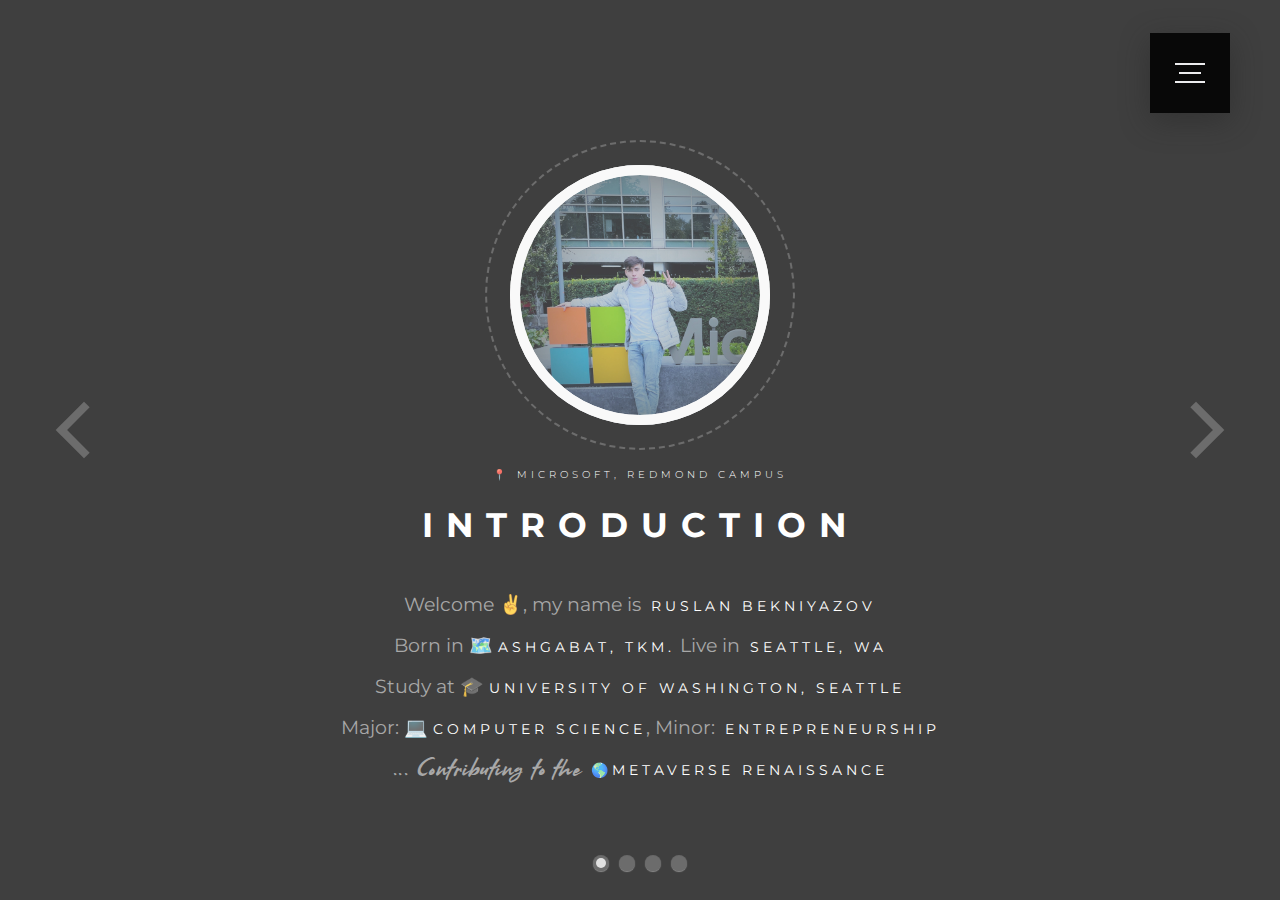
==== commit 53baaa4d: "Add images to the main page, update experiences" ====
--- a/index.html
+++ b/index.html
@@ -89,7 +89,7 @@
                     <p class="textPadding">Study at 🎓&nbsp;<span class="highlight">University of Washington, Seattle</span></p>
                     <p class="textPadding">Major: 💻&nbsp;<span class="highlight">Computer Science</span>,
                       Minor:&nbsp; <span class="highlight">Entrepreneurship</span> </p>
-                    <p class="textPadding"><span class="italic">Believer of and Contributor to the </span><span class="highlight">🌎Metaverse Renaissance</span> </p>
+                    <p class="textPadding"><span class="italic">... Contributing to the </span><span class="highlight">🌎Metaverse Renaissance</span> </p>
                   </div>
 
               </div>
@@ -218,10 +218,11 @@
 
         var Page = (function() {
 
-          var images = ["Microsoft.jpg", "pv.JPG", "startupathon1.jpg", "outdoors1.jpg", "startupathon2.JPG",
-          "horse.JPG", "awardceremony.jpg"];
-          var captions = ["📍 Microsoft, Redmond campus", "📍 Puerto Vallarta, Mexico", "🚀 Startup-a-thon Kick-off, 2021", "📍 Gas Works Park, Seattle",
-          "🏆 Startup-a-thon Finale, 2021", "🐎 Alexander the Great, Jr.", "🥇 Awards Ceremony, Shoreline"];
+          var images = ["Microsoft.jpg", "pv.JPG", "startupathon1.jpg", "vegas.jpg", "sunbanks.jpg", "microsoft4.jpg",
+          "startupstudio2.jpg", "outdoors1.jpg", "startupathon2.JPG", "horse.JPG", "awardceremony.jpg"];
+          var captions = ["📍 Microsoft, Redmond campus", "📍 Puerto Vallarta, Mexico", "🚀 Startup-a-thon Kick-off, 2021",
+          "🌆 Las Vegas, NV", "📍 Electric City, WA", "📍 Studio B, Microsoft", "🚀 Startup Studio Finale, 2022", "📍 Gas Works Park, Seattle",
+          "🏆 Startup-a-thon Finale, 2021", "🐎 Alexander the Great, Jr.", "🥇 SW Awards Ceremony, Shoreline"];
           $(function () {
               var i = 0;
               $("#slideshowMyself").css("background-image", "url(src/images/Me/" + images[i] + ")");
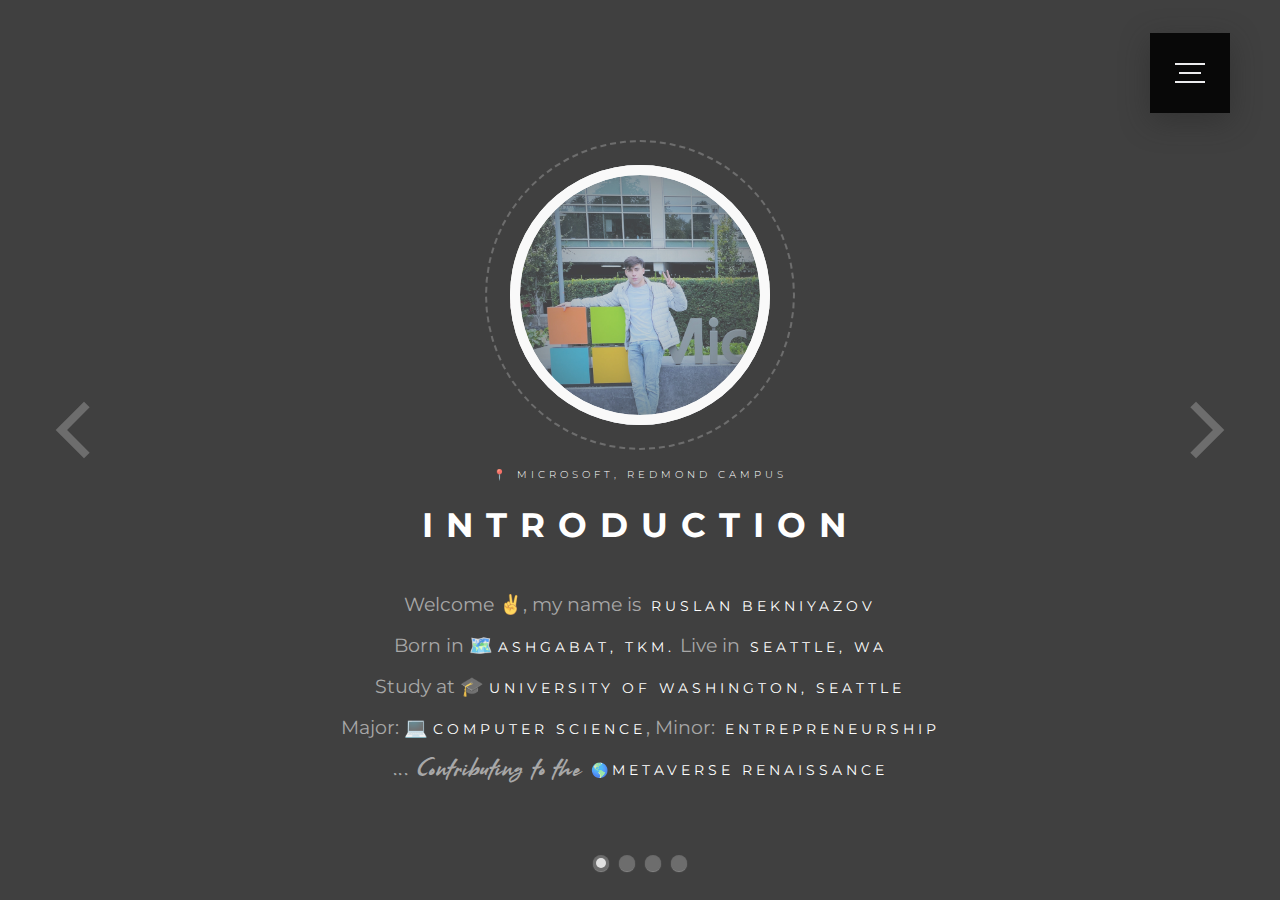
==== commit 2d845fe2: "Update index.html" ====
--- a/index.html
+++ b/index.html
@@ -218,7 +218,7 @@
 
         var Page = (function() {
 
-          var images = ["Microsoft.jpg", "pv.JPG", "startupathon1.jpg", "vegas.jpg", "sunbanks.jpg", "microsoft4.jpg",
+          var images = ["Microsoft.jpg", "pv.JPG", "startupathon1.jpg", "vegas.jpg", "sunbanks.jpg", "microsoft4.JPG",
           "startupstudio2.jpg", "outdoors1.jpg", "startupathon2.JPG", "horse.JPG", "awardceremony.jpg"];
           var captions = ["📍 Microsoft, Redmond campus", "📍 Puerto Vallarta, Mexico", "🚀 Startup-a-thon Kick-off, 2021",
           "🌆 Las Vegas, NV", "📍 Electric City, WA", "📍 Studio B, Microsoft", "🚀 Startup Studio Finale, 2022", "📍 Gas Works Park, Seattle",
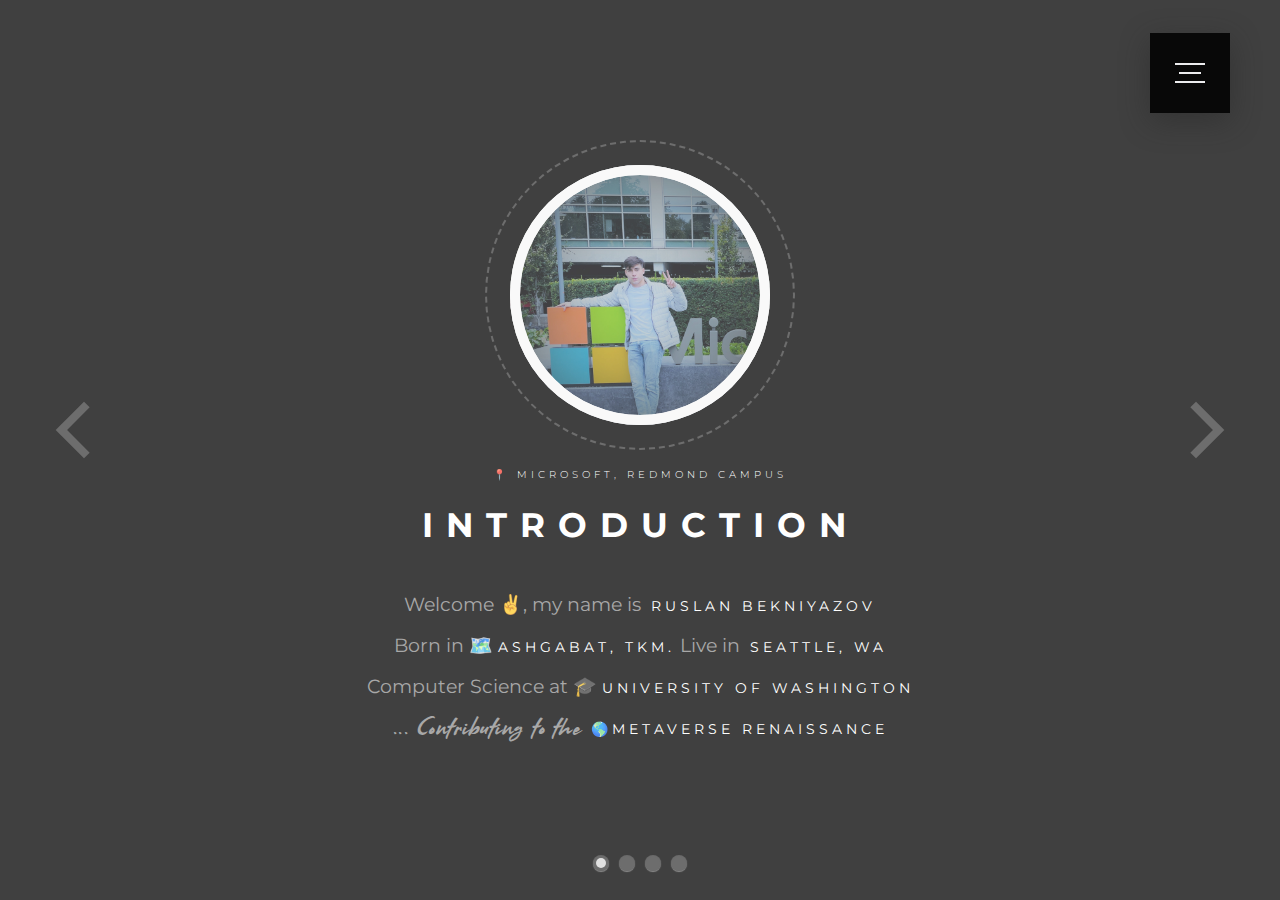
==== commit a7f3a4db: "Added new experience, and a new project. Cleaned up the text." ====
--- a/index.html
+++ b/index.html
@@ -86,9 +86,7 @@
                     <p class="textPadding">Welcome ✌️, my name is &nbsp;<span class="highlight">Ruslan Bekniyazov</span> </p>
                     <p class="textPadding">Born in 🗺️ <span class="highlight">Ashgabat, TKM.</span>
                       Live in&nbsp; <span class="highlight">Seattle, WA</span> </p>
-                    <p class="textPadding">Study at 🎓&nbsp;<span class="highlight">University of Washington, Seattle</span></p>
-                    <p class="textPadding">Major: 💻&nbsp;<span class="highlight">Computer Science</span>,
-                      Minor:&nbsp; <span class="highlight">Entrepreneurship</span> </p>
+                    <p class="textPadding">Computer Science at 🎓&nbsp;<span class="highlight">University of Washington </span></p>
                     <p class="textPadding"><span class="italic">... Contributing to the </span><span class="highlight">🌎Metaverse Renaissance</span> </p>
                   </div>
 
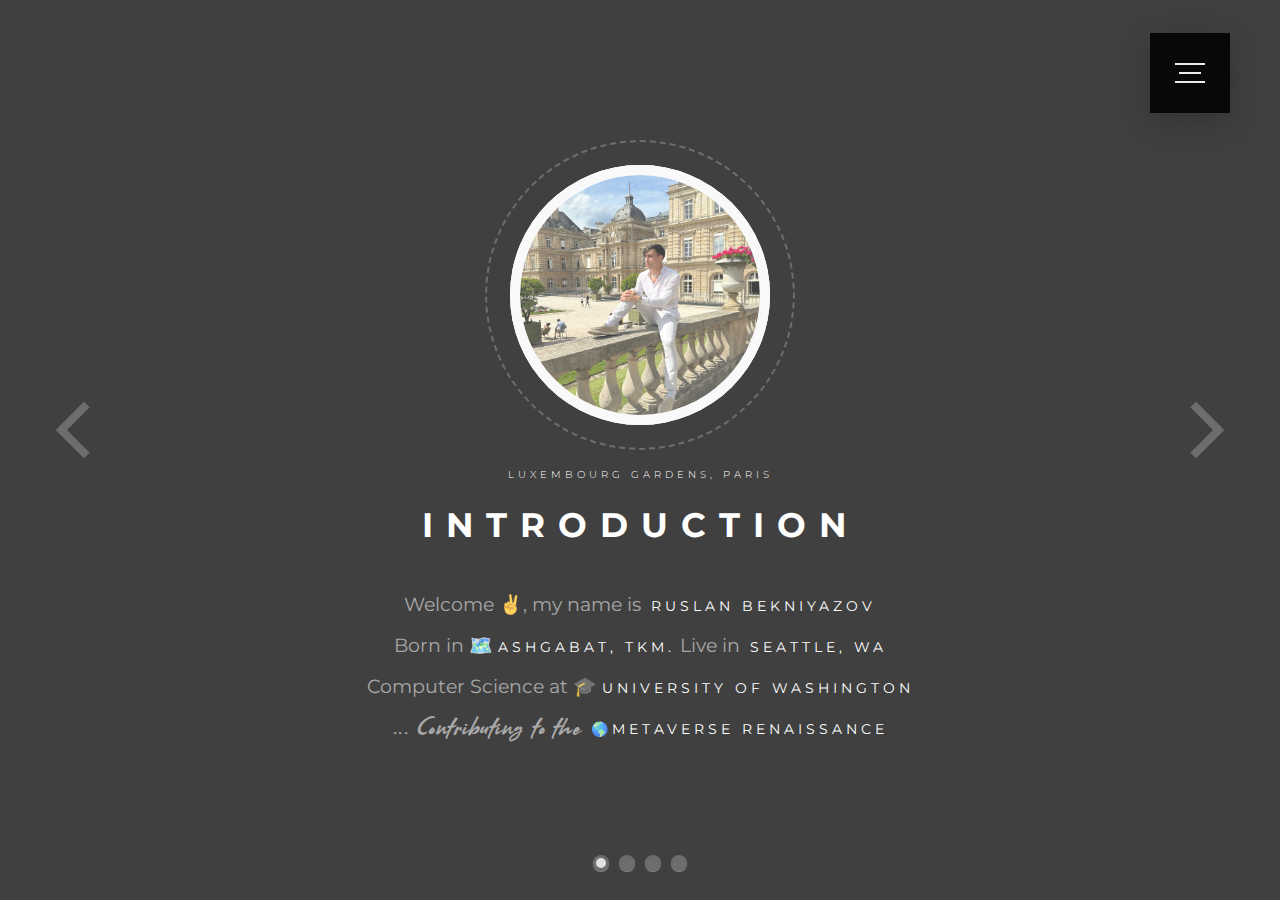
==== commit 7f0aa186: "Added images" ====
--- a/index.html
+++ b/index.html
@@ -216,9 +216,13 @@
 
         var Page = (function() {
 
-          var images = ["Microsoft.jpg", "pv.JPG", "startupathon1.jpg", "vegas.jpg", "sunbanks.jpg", "microsoft4.JPG",
+          var images = ["paris.jpg", "barcelona.jpg", "athens.jpg", "venice.jpg", "palermo.jpg", "madrid.jpg", "budapest.jpg",
+          "Microsoft.jpg", "pv.JPG", "startupathon1.jpg", "vegas.jpg", "sunbanks.jpg", "microsoft4.JPG",
           "startupstudio2.jpg", "outdoors1.jpg", "startupathon2.JPG", "horse.JPG", "awardceremony.jpg"];
-          var captions = ["📍 Microsoft, Redmond campus", "📍 Puerto Vallarta, Mexico", "🚀 Startup-a-thon Kick-off, 2021",
+
+          var captions = ["Luxembourg Gardens, Paris", "Barcelona, Spain", "National Library of Greece, Athens", "Venice, Italy", 
+          "Palermo, Italy", "Madrid, Spain", "Budapest, Hungary",
+          "📍 Microsoft, Redmond campus", "📍 Puerto Vallarta, Mexico", "🚀 Startup-a-thon Kick-off, 2021",
           "🌆 Las Vegas, NV", "📍 Electric City, WA", "📍 Studio B, Microsoft", "🚀 Startup Studio Finale, 2022", "📍 Gas Works Park, Seattle",
           "🏆 Startup-a-thon Finale, 2021", "🐎 Alexander the Great, Jr.", "🥇 SW Awards Ceremony, Shoreline"];
           $(function () {
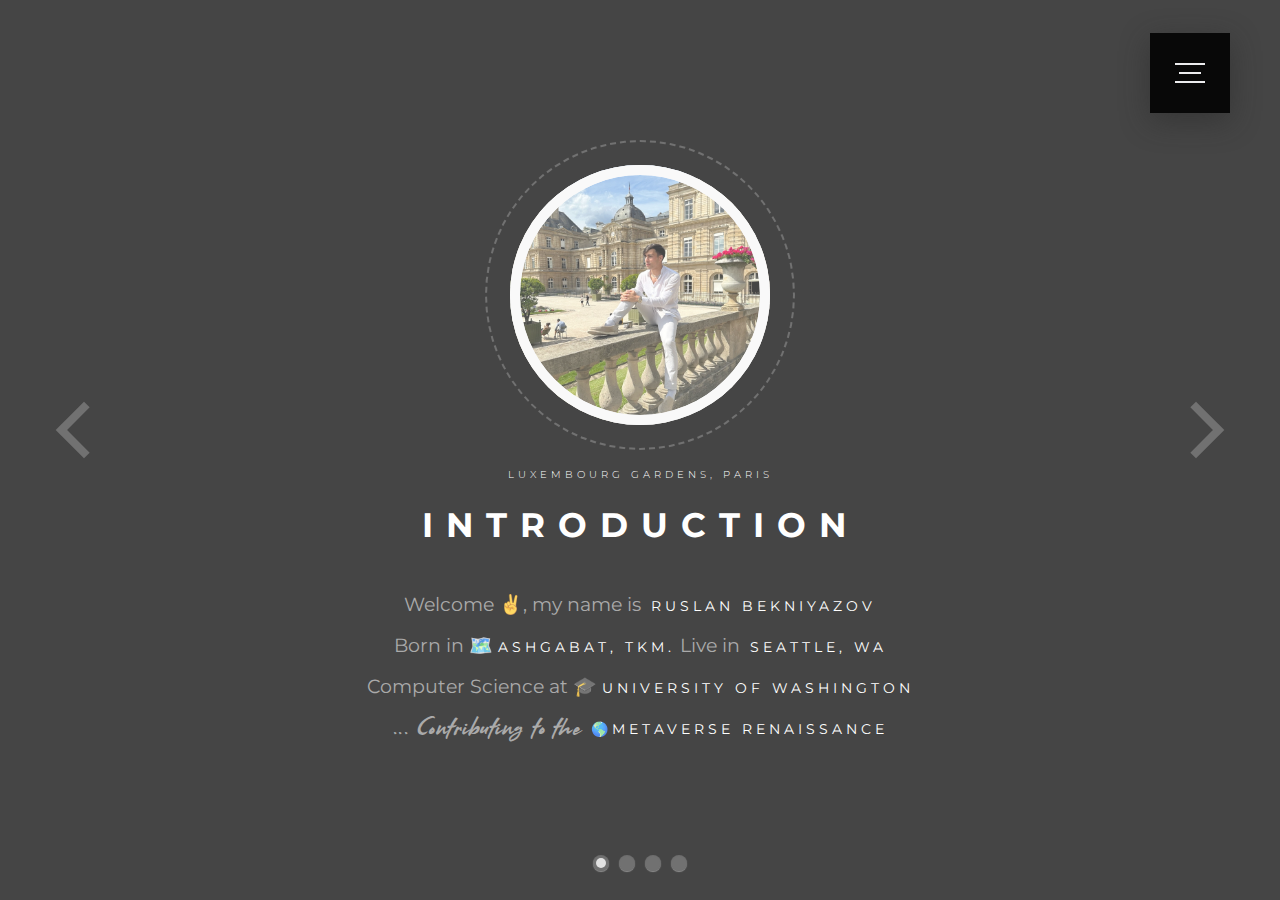
==== commit 149cd1cc: "Added new photos, updated text on pages." ====
--- a/index.html
+++ b/index.html
@@ -77,7 +77,7 @@
                     <p class="textPadding">Welcome ✌️, I'm &nbsp;<span class="highlight">Ruslan Bekniyazov</span> </p>
                     <p class="textPadding">Born: 🗺️ <span class="highlight">Ashgabat,</span>
                       Live in:&nbsp; <span class="highlight">Seattle, WA</span> </p>
-                    <p class="textPadding">Studying at 🎓&nbsp;<span class="highlight">Univesrity of Washington</span></p>
+                    <p class="textPadding">CS at 🎓&nbsp;<span class="highlight">Univesrity of Washington</span></p>
                     <p class="textPadding">&nbsp;<span class="highlight">Computer Science</span> |
                       &nbsp; <span class="highlight">Entrepreneurship</span> </p>
                     <p class="textPadding"><span class="italic">Contributor to the </span><span class="highlight">🌎Metaverse Renaissance</span> </p>
@@ -106,7 +106,7 @@
                     Specialize in Software, Web, VR and Game development
                   </p>
                   <p class="textPadding">
-                    Experience with all 3 stacks in a variety of projects
+                    Experience in all stacks with a large pool of projects
                   </p>
                   <p class="textPadding extraPaddingTop">
                     <span class="highlightDark">- click above to read more -</span>
@@ -152,7 +152,7 @@
                       Speaker of English, Russian, Turkmen, and Ukrainian
                     </p>
                     <p class="textPadding">
-                      Fan of a variety of music and a Piano enthusiast
+                      Music - my creative catalyst. Can't live without it.
                     </p>
                     <p class="textPadding">
                       Travel, keep an open mind and open heart
@@ -169,7 +169,7 @@
                       Native speaker of English, Russian. Proficient in Turkmen, Ukrainian
                     </p>
                     <p class="textPadding">
-                      Fan of a variety of music and a Piano keys enthusiast
+                      Music - my creative catalyst. Can't live without it.
                     </p>
                     <p class="textPadding">
                       Travel, keep an open mind and open heart
@@ -216,15 +216,19 @@
 
         var Page = (function() {
 
-          var images = ["paris.jpg", "barcelona.jpg", "athens.jpg", "venice.jpg", "palermo.jpg", "madrid.jpg", "budapest.jpg",
-          "Microsoft.jpg", "pv.JPG", "startupathon1.jpg", "vegas.jpg", "sunbanks.jpg", "microsoft4.JPG",
+          var images = ["paris.jpg", "barcelona.jpg", "athens.jpg", "milan.jpg", "venice.jpg", "palermo.jpg",
+          "madrid.jpg", "rome.jpg", "budapest.jpg", "london.jpg", "florence.jpg",
+          "pv.JPG", "startupathon1.jpg", "vegas.jpg", "microsoft4.JPG",
           "startupstudio2.jpg", "outdoors1.jpg", "startupathon2.JPG", "horse.JPG", "awardceremony.jpg"];
 
-          var captions = ["Luxembourg Gardens, Paris", "Barcelona, Spain", "National Library of Greece, Athens", "Venice, Italy", 
-          "Palermo, Italy", "Madrid, Spain", "Budapest, Hungary",
-          "📍 Microsoft, Redmond campus", "📍 Puerto Vallarta, Mexico", "🚀 Startup-a-thon Kick-off, 2021",
-          "🌆 Las Vegas, NV", "📍 Electric City, WA", "📍 Studio B, Microsoft", "🚀 Startup Studio Finale, 2022", "📍 Gas Works Park, Seattle",
-          "🏆 Startup-a-thon Finale, 2021", "🐎 Alexander the Great, Jr.", "🥇 SW Awards Ceremony, Shoreline"];
+          var captions = ["Luxembourg Gardens, Paris", "Barcelona, Spain", "National Library of Greece, Athens",
+          "Duomo di Milano", "Venice, Italy", "Palermo, Italy", "Madrid, Spain",
+          "Rome, Italy", "Budapest, Hungary", "London, UK", "Florence, Italy",
+          "📍 Puerto Vallarta, Mexico", "🚀 Startup-a-thon Kick-off, 2021",
+          "🌆 Las Vegas, NV", "📍 Studio B, Microsoft", "🚀 Startup Studio Finale, 2022",
+          "📍 Gas Works Park, Seattle", "🏆 Startup-a-thon Finale, 2021", "🐎 Alexander the Great, Jr.",
+          "🥇 SW Awards Ceremony, Shoreline"];
+
           $(function () {
               var i = 0;
               $("#slideshowMyself").css("background-image", "url(src/images/Me/" + images[i] + ")");
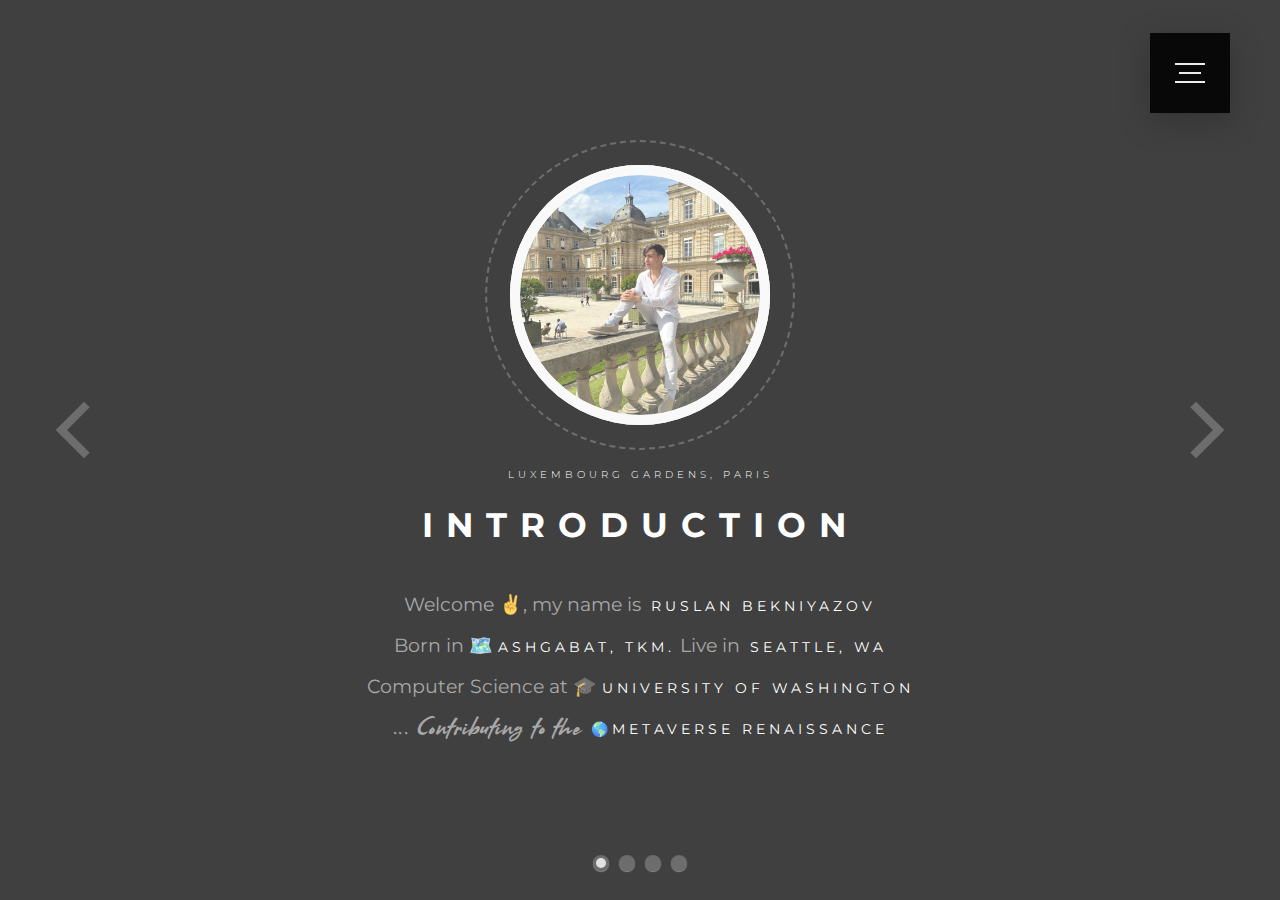
==== commit 29be2ba0: "Add meta tag" ====
--- a/index.html
+++ b/index.html
@@ -16,6 +16,7 @@
     <meta property="og:image:width" content="1200">
     <meta property="og:image:height" content="740">
     <meta property="og:url" content="ruslanbekniyazov.com">
+    <meta name='impact-site-verification' value='69233261-352a-4e2f-a331-138440d4d848'>
 
     <link rel="stylesheet" type="text/css" href="src/css/demo.css" />
     <link rel="stylesheet" type="text/css" href="src/css/style.css" />
